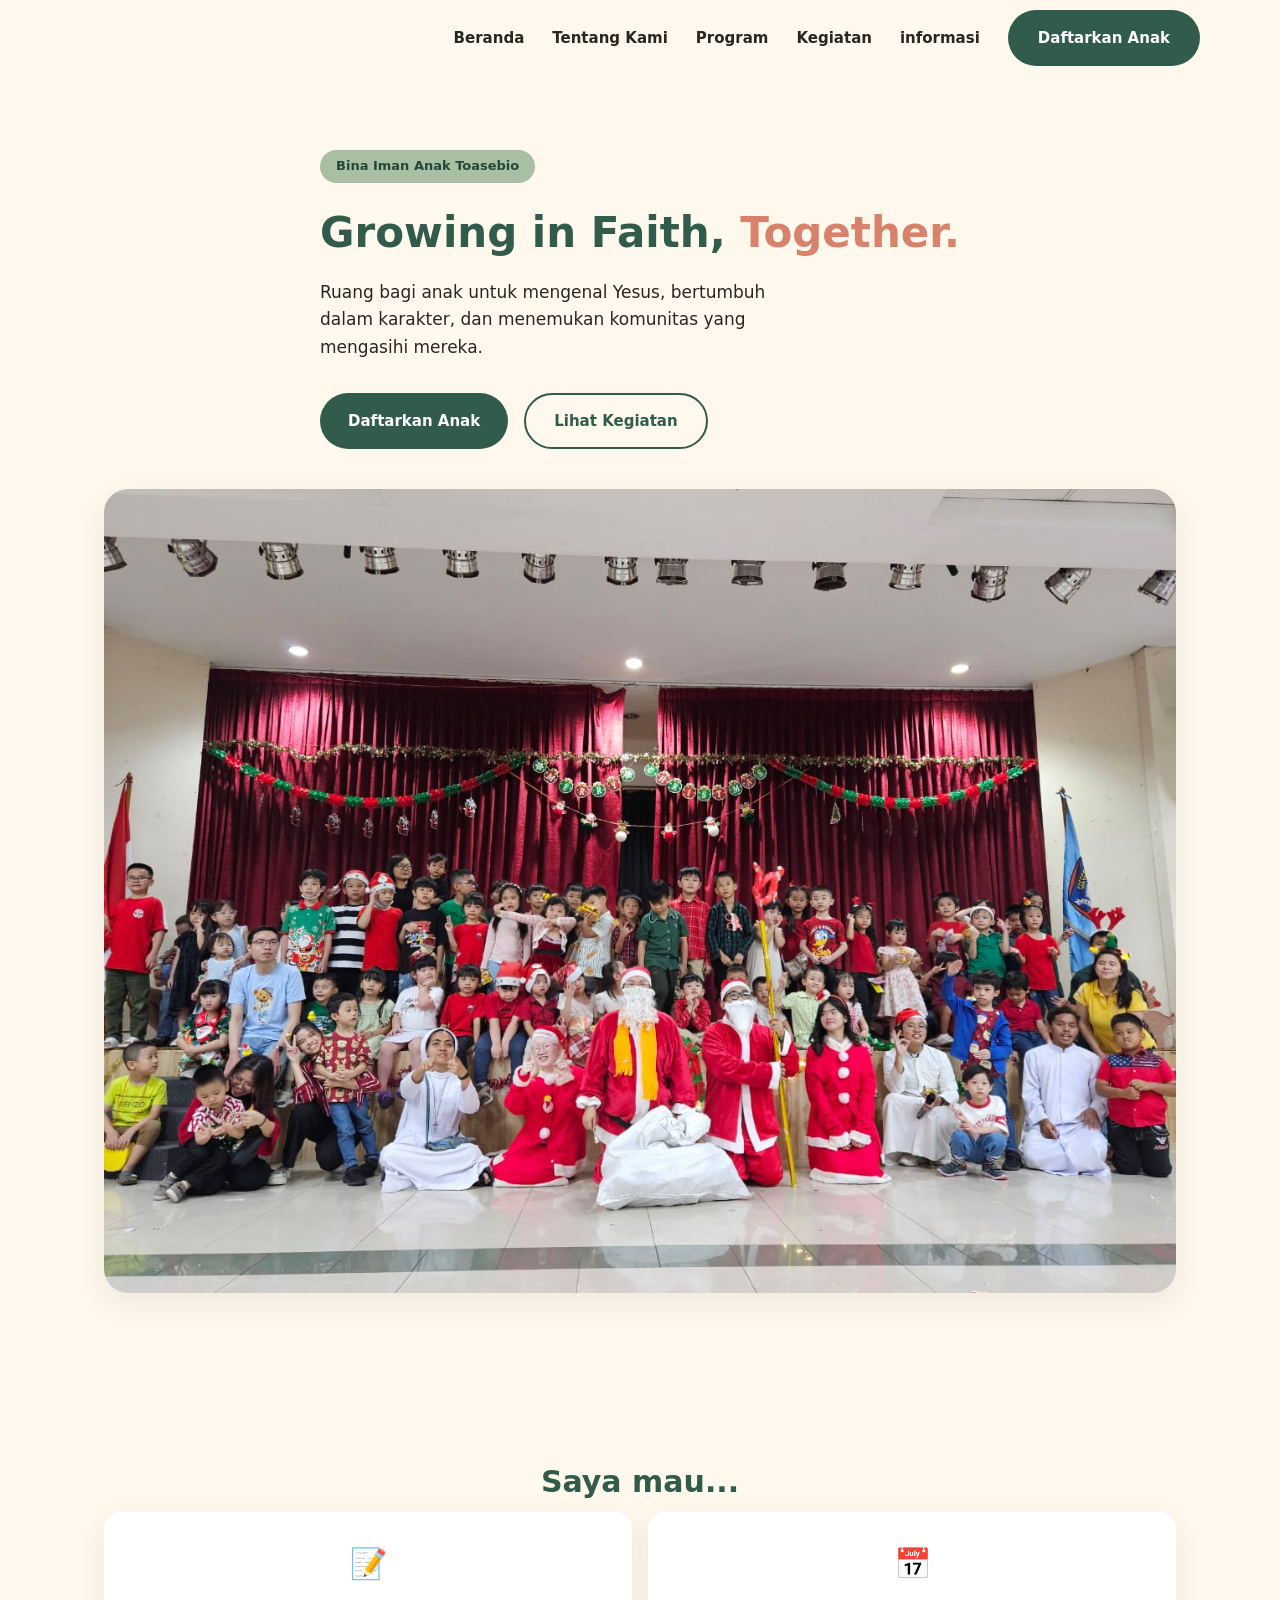
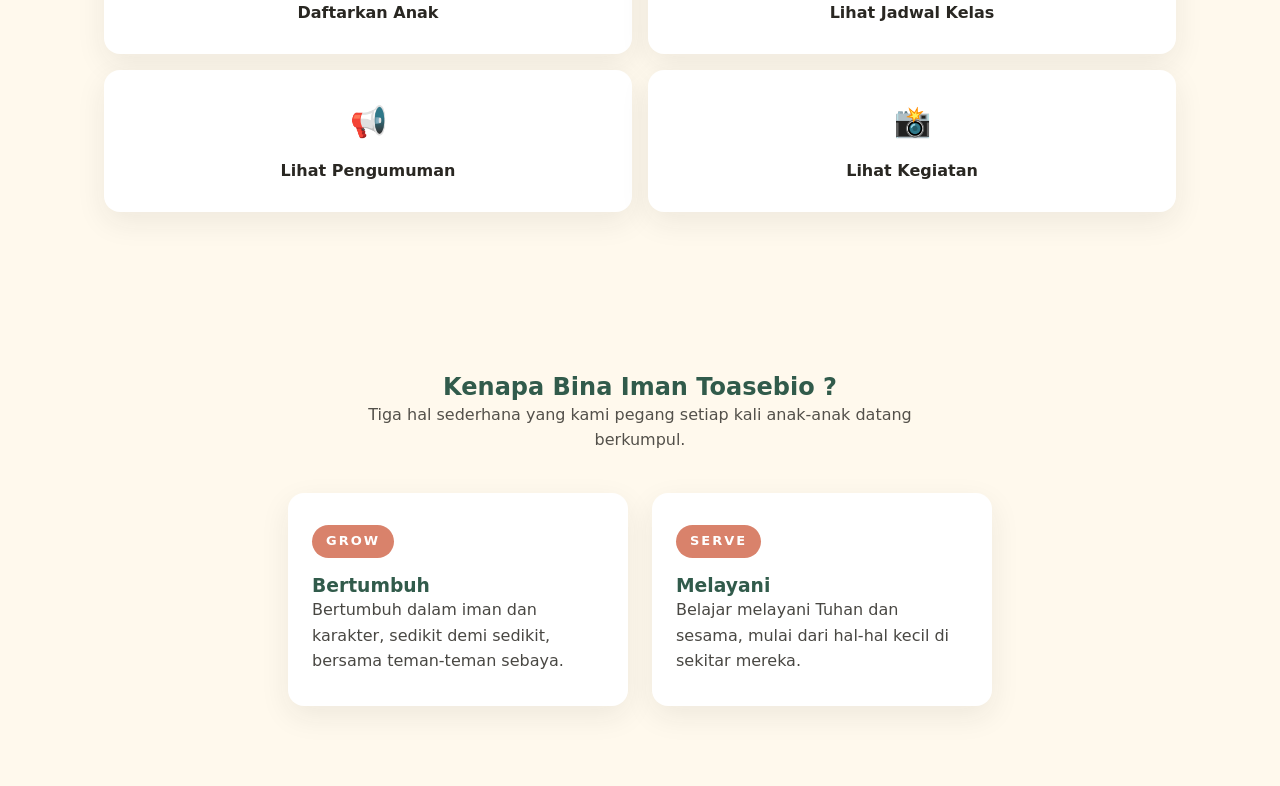
==== index.html @ 459cfc6c "Update index.html" ====
<!DOCTYPE html>
<html lang="en">
    <head>
        <meta charset="UTF-8">
        <meta name="viewport" content="width=device-width, initial-scale=1.0">
        <title>Bina Iman Toasebio</title>  <link rel="stylesheet" href="style.css">
    </head>
    <link rel="stylesheet" href="styles.css">

    <body>
        <header class="navbar" id="navbar">
            <div class="c-navbar">
                <nav class="navbar-menu" id="navbar-menu">
                    <a href="#beranda">Beranda</a>
                    <a href="#tentang"> Tentang Kami</a>
                    <a href="#program">Program</a>
                    <a href="#kegiatan">Kegiatan</a>
                    <a href="#informasi">informasi</a>
                </nav>
                <a href="#daftar" class="btn btn-primary navbar-cta">Daftarkan Anak</a>
            </div>
        </header>

        <main>
            <section class="hero" id="beranda">
                <div class="hero-text">
                    <span>Bina Iman Anak Toasebio</span>
                    <h1>
                        Growing in Faith,
                        <span>Together.</span>
                    </h1>

                    <p>
                        Ruang bagi anak untuk mengenal Yesus,
                        bertumbuh dalam karakter, dan menemukan
                        komunitas yang mengasihi mereka.
                    </p>

                    <div class="hero-buttons">
                        <a href="#daftar">Daftarkan Anak</a>
                        <a href="#kegiatan">Lihat Kegiatan</a>
                    </div>
                </div>

                <div class="hero-photo">
                    <img src="assets foto/natal 2025.jpg">
                </div>
            </section>

            <section class="pilihan-saya-mau">
                <div class="container">
                    <h2 class="section-title center">Saya mau...</h2>
                    <div class="quick-grid">
                        <a href="#daftar" class="quick-card">
                            <span class="quick-icon">📝</span>
                            <span>Daftarkan Anak</span>
                        </a>
                        <a href="#jadwal" class="quick-card">
                            <span class="quick-icon">📅</span>
                            <span>Lihat Jadwal Kelas</span>
                        </a>
                        <a href="#pengumuman" class="quick-card">
                            <span class="quick-icon">📢</span>
                            <span>Lihat Pengumuman</span>
                        </a>
                        <a href="#galeri" class="quick-card">
                            <span class="quick-icon">📸</span>
                            <span>Lihat Kegiatan</span>
                        </a>
                    </div>
                </div>
            </section>

            <section class="why-bia" id="tentang">
                <div class="container">
                    <h2>Kenapa Bina Iman Toasebio ?</h2>
                    <p>Tiga hal sederhana yang kami pegang
                        setiap kali anak-anak datang berkumpul.</p>
                </div>

                <div class="why-card">
                    <span class="why-badge">GROW</span>
                    <h3>Bertumbuh</h3>
                    <p>Bertumbuh dalam iman dan karakter,
                        sedikit demi sedikit,
                        bersama teman-teman sebaya.
                    </p>
                </div>

                <div class="why-card">
                    <span class="why-badge">SERVE</span>
                    <h3>Melayani</h3>
                    <p>Belajar melayani Tuhan dan sesama,
                        mulai dari hal-hal kecil di sekitar mereka.
                    </p>
                </div>
            </section>
        </main>
    </body>
</html>
---- styles.css ----
:root {
    --color-cream: #FFF9ED;
    --color-forest: #315B4B;
    --color-sage: #A8BFA3;
    --color-coral: #D9826B;
    --color-dark: #292722;
    --color-forest-dark: #24473a;
    --color-white: #ffffff;
    --font-heading: "Baloo 2", system-ui, sans-serif;
    --font-body: "Inter", system-ui, sans-serif;
    --radius-md: 16px;
    --radius-lg: 24px;
    --shadow-soft: 0 10px 30px rgba(41, 39, 34, 0.08);
    --container-width: 1120px;
}

* {
    box-sizing: border-box;
    margin: 0;
    padding: 0;
}

html {
    scroll-behavior: smooth;
}

body {
    font-family: var(--font-body);
    color: var(--color-dark);
    background-color: var(--color-cream);
    line-height: 1.6;
    overflow-x: hidden;
}

img {
    max-width: 100%;
    display: block;
}

a {
    text-decoration: none;
    color: inherit;
}

h1, h2, h3 {
    font-family: var(--font-heading);
    color: var(--color-forest);
    font-weight: 700;
    line-height: 1.25;
}

.container {
    width: 100%;
    max-width: var(--container-width);
    margin: 0 auto;
    padding: 0 24px;
}

.center {
    text-align: center;
    margin-left: auto;
    margin-right: auto;
}

.section-title {
    font-size: 30px;
    margin-bottom: 12px;
}

/* tombol daftarkan anak di navbar */
.btn {
    display: inline-flex;
    align-items: center;
    gap: 6px;
    padding: 14px 28px;
    border-radius: 999px;
    font-family: var(--font-heading);
    font-weight: 600;
    font-size: 15px;
    border: 2px solid transparent;
    cursor: pointer;
    transition: transform 200ms ease, background-color 200ms ease;
    white-space: nowrap;
}

.btn:hover {
    transform: translateY(-2px);
}

.btn-primary {
    background-color: var(--color-forest);
    color: var(--color-white);
}

.btn-primary:hover {
    background-color: var(--color-forest-dark);
}

/* navbar */
.navbar {
    position: fixed;
    top: 0;
    left: 0;
    right: 0;
    z-index: 100;
    background-color: rgba(255, 249, 237, 0.9);
    backdrop-filter: blur(8px);
    padding: 0 24px;
}

.c-navbar {
    display: flex;
    align-items: center;
    justify-content: flex-end;
    gap: 28px;
    height: 76px;
    max-width: var(--container-width);
    margin: 0 auto;
}

.navbar-menu {
    display: flex;
    align-items: center;
    gap: 28px;
    font-weight: 600;
    font-size: 15px;
}

.navbar-menu a:hover {
    color: var(--color-coral);
}

/* hero */
.hero {
    display: flex;
    flex-direction: column;
    align-items: center;
    gap: 40px;
    padding: 150px 24px 90px;
    max-width: var(--container-width);
    margin: 0 auto;
}

.hero-text span {
    display: inline-block;
    background-color: var(--color-sage);
    color: var(--color-forest-dark);
    font-weight: 600;
    font-size: 13px;
    padding: 6px 16px;
    border-radius: 999px;
    margin-bottom: 20px;
}

.hero-text h1 {
    font-size: 42px;
    margin: 4px 0 20px;
}

.hero-text h1 span {
    background: none;
    padding: 0;
    margin: 0;
    color: var(--color-coral);
    font-size: inherit;
    display: inline;
}

.hero-text p {
    font-size: 17px;
    max-width: 480px;
    margin-bottom: 32px;
}

.hero-buttons {
    display: flex;
    flex-wrap: wrap;
    gap: 16px;
}

.hero-buttons a {
    display: inline-flex;
    align-items: center;
    padding: 14px 28px;
    border-radius: 999px;
    font-family: var(--font-heading);
    font-weight: 600;
    font-size: 15px;
    background-color: var(--color-forest);
    color: var(--color-white);
    transition: transform 200ms ease, background-color 200ms ease;
}

.hero-buttons a:hover {
    transform: translateY(-2px);
    background-color: var(--color-forest-dark);
}

.hero-buttons a:last-child {
    background-color: transparent;
    border: 2px solid var(--color-forest);
    color: var(--color-forest);
}

.hero-buttons a:last-child:hover {
    background-color: var(--color-forest);
    color: var(--color-white);
}

.hero-photo img {
    border-radius: var(--radius-lg);
    box-shadow: var(--shadow-soft);
}

/* saya mau... */
.pilihan-saya-mau {
    padding: 80px 0;
}

.quick-grid {
    display: grid;
    grid-template-columns: repeat(2, 1fr);
    gap: 16px;
}

.quick-card {
    display: flex;
    flex-direction: column;
    align-items: center;
    gap: 12px;
    background-color: var(--color-white);
    border-radius: var(--radius-md);
    padding: 28px 16px;
    text-align: center;
    font-weight: 600;
    box-shadow: var(--shadow-soft);
    transition: transform 200ms ease, box-shadow 200ms ease;
}

.quick-card:hover {
    transform: translateY(-4px);
    box-shadow: 0 16px 34px rgba(41, 39, 34, 0.12);
}

.quick-icon {
    font-size: 30px;
}

/* kenapa bina iman toasebio */
.why-bia {
    display: flex;
    flex-wrap: wrap;
    gap: 24px;
    justify-content: center;
    padding: 80px 24px;
    max-width: var(--container-width);
    margin: 0 auto;
}

.why-bia .container {
    width: 100%;
    text-align: center;
    margin-bottom: 16px;
}

.why-bia .container p {
    opacity: 0.8;
    max-width: 560px;
    margin: 0 auto;
}

.why-card {
    flex: 1 1 280px;
    max-width: 340px;
    background-color: var(--color-white);
    border-radius: var(--radius-md);
    padding: 32px 24px;
    box-shadow: var(--shadow-soft);
}

.why-badge {
    display: inline-block;
    font-family: var(--font-heading);
    font-weight: 700;
    font-size: 13px;
    letter-spacing: 2px;
    color: var(--color-white);
    background-color: var(--color-coral);
    padding: 6px 14px;
    border-radius: 999px;
    margin-bottom: 16px;
}

.why-card p {
    opacity: 0.85;
}
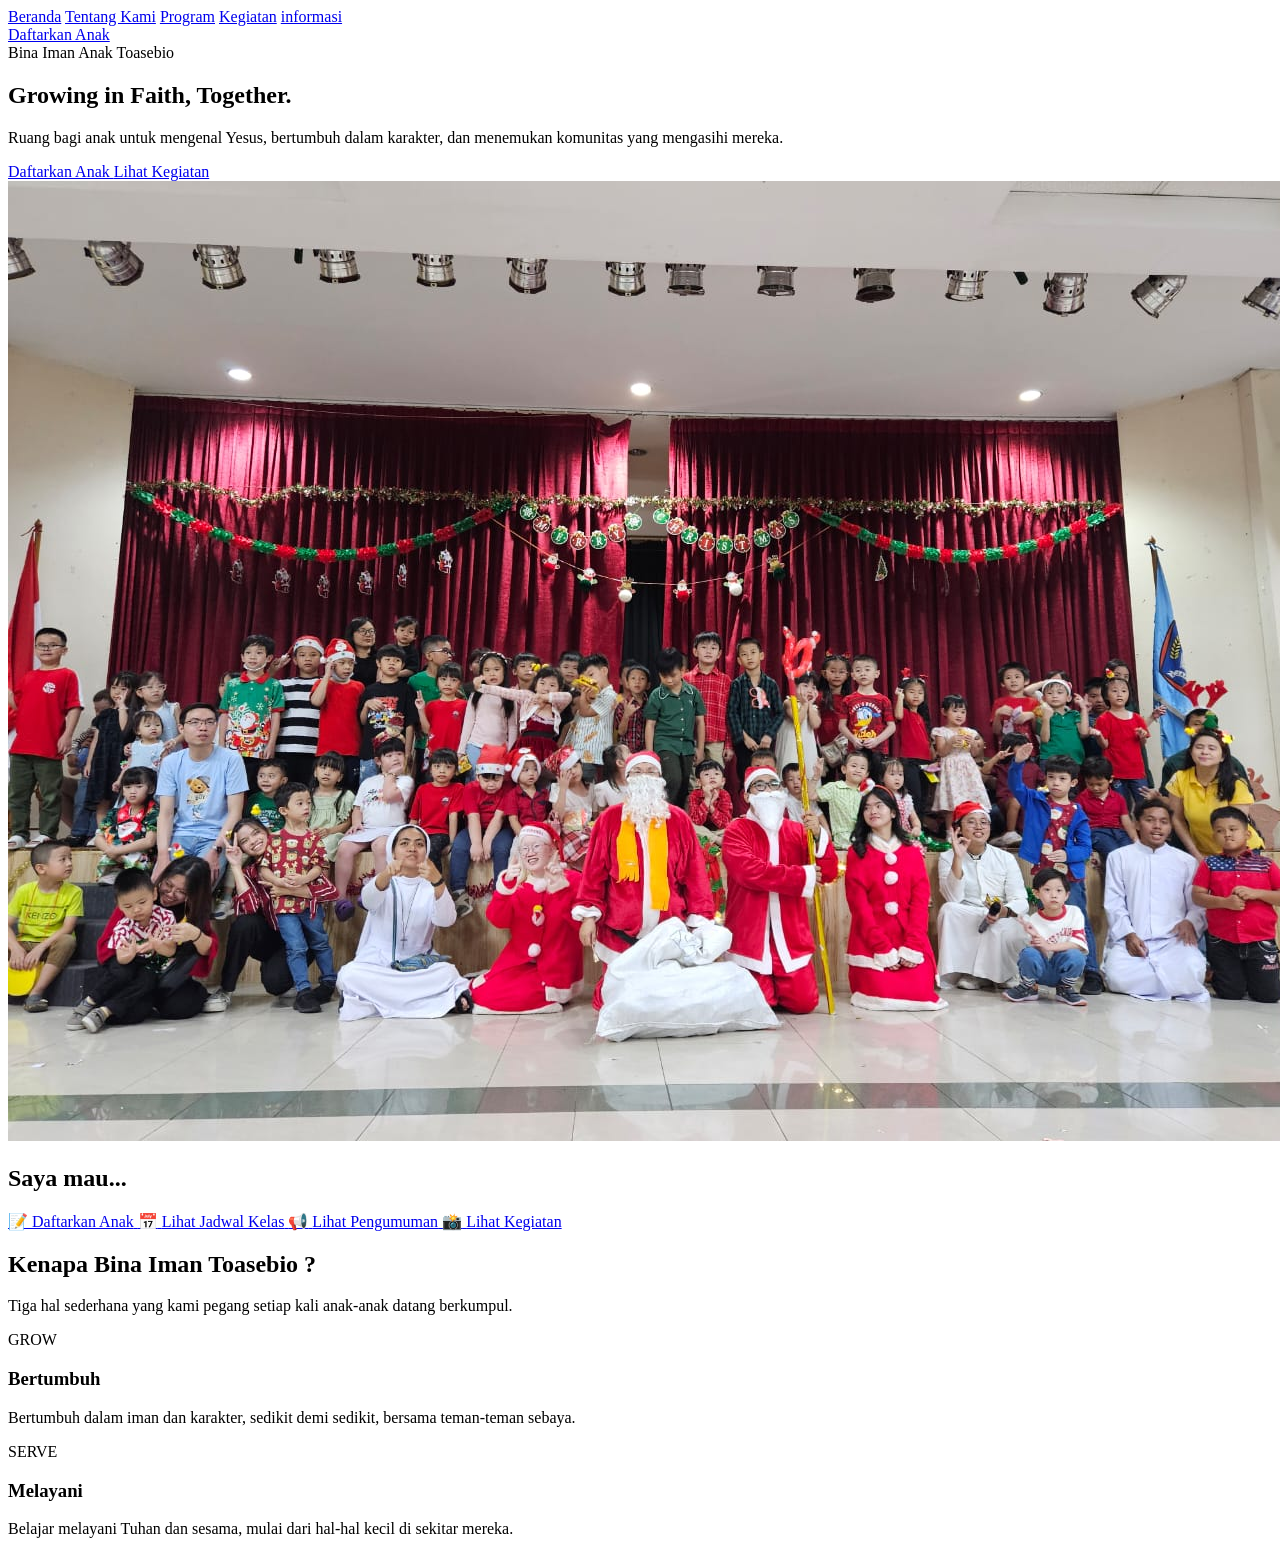
==== commit 94046adb: "nyoba" ====
--- a/index.html
+++ b/index.html
@@ -1,100 +1,108 @@
 <!DOCTYPE html>
 <html lang="en">
-    <head>
-        <meta charset="UTF-8">
-        <meta name="viewport" content="width=device-width, initial-scale=1.0">
-        <title>Bina Iman Toasebio</title>  <link rel="stylesheet" href="style.css">
-    </head>
-    <link rel="stylesheet" href="styles.css">
+<head>
+    <meta charset="UTF-8">
+    <meta name="viewport" content="width=device-width, initial-scale=1.0">
+    <title>Bina Iman Anak Toasebio</title>
+</head>
+<body>
+<!-- Navbar -->
+    <header class="navbar" id="navbar">
+        <div class="c-navbar">
+            <nav class="navbar-menu" id="navbar menu">
+                <a href="#Beranda">Beranda</a>
+                <a href="#Tentang"> Tentang Kami</a>
+                <a href="#Program">Program</a>
+                <a href="#Kegitan">Kegiatan</a>
+                <a href="#Informasi">informasi</a>
+            </nav>
+            <a href="#daftar" class="btn btn-primary navbar-cta">Daftarkan Anak</a>
 
-    <body>
-        <header class="navbar" id="navbar">
-            <div class="c-navbar">
-                <nav class="navbar-menu" id="navbar-menu">
-                    <a href="#beranda">Beranda</a>
-                    <a href="#tentang"> Tentang Kami</a>
-                    <a href="#program">Program</a>
-                    <a href="#kegiatan">Kegiatan</a>
-                    <a href="#informasi">informasi</a>
-                </nav>
-                <a href="#daftar" class="btn btn-primary navbar-cta">Daftarkan Anak</a>
+        </div>
+        <div class\></div>
+    </header>
+    <main>
+
+    <section class="hero" id="beranda">
+    <div class="hero-text">
+        <span>Bina Iman Anak Toasebio</span>
+        <h1>
+            Growing in Faith,
+            <span>Together.</span>
+        </h1>
+
+        <p>
+            Ruang bagi anak untuk mengenal Yesus,
+            bertumbuh dalam karakter, dan menemukan
+            komunitas yang mengasihi mereka.
+        </p>
+
+        <div class="hero-buttons">
+            <a href="#daftar">  Daftarkan Anak </a>
+
+            <a href="#kegiatan"> Lihat Kegiatan </a>
+
+        </div>
+
+    </div>
+
+
+    <div class="hero-photo">
+
+        <img src="assets foto/natal 2025.jpg">
+
+    </div>
+
+</section>
+
+    <section class="pilihan-saya-mau">
+        <div class="container">
+            <h2 class="section-title center">Saya mau...</h2>
+            <div class="quick-grid">
+            <a href="#daftar" class="quick-card">
+                <span class="quick-icon">📝</span>
+                <span>Daftarkan Anak</span>
+            </a>
+            <a href="#jadwal" class="quick-card">
+                <span class="quick-icon">📅</span>
+                <span>Lihat Jadwal Kelas</span>
+            </a>
+            <a href="#pengumuman" class="quick-card">
+                <span class="quick-icon">📢</span>
+                <span>Lihat Pengumuman</span>
+            </a>
+            <a href="#galeri" class="quick-card">
+                <span class="quick-icon">📸</span>
+                <span>Lihat Kegiatan</span>
+            </a>
             </div>
-        </header>
+        </div>
+        </section>
 
-        <main>
-            <section class="hero" id="beranda">
-                <div class="hero-text">
-                    <span>Bina Iman Anak Toasebio</span>
-                    <h1>
-                        Growing in Faith,
-                        <span>Together.</span>
-                    </h1>
+        <section class="why-bia" id="tentang">
+            <div class="container">
+                <h2> Kenapa Bina Iman Toasebio ?</h2>
+                <p>Tiga  hal sederhana yang kami pegang
+                    setiap kali anak-anak datang berkumpul.</p>
+            </div>
 
-                    <p>
-                        Ruang bagi anak untuk mengenal Yesus,
-                        bertumbuh dalam karakter, dan menemukan
-                        komunitas yang mengasihi mereka.
-                    </p>
+            <div class="why-card">
+                <span class="why-badge">GROW</span>
+                <h3> Bertumbuh </h3>
+                <p> Bertumbuh dalam iman dan karakter,
+                    sedikit demi sedikit,
+                    bersama teman-teman sebaya.
+                </p>
+            </div>
 
-                    <div class="hero-buttons">
-                        <a href="#daftar">Daftarkan Anak</a>
-                        <a href="#kegiatan">Lihat Kegiatan</a>
-                    </div>
-                </div>
-
-                <div class="hero-photo">
-                    <img src="assets foto/natal 2025.jpg">
-                </div>
-            </section>
-
-            <section class="pilihan-saya-mau">
-                <div class="container">
-                    <h2 class="section-title center">Saya mau...</h2>
-                    <div class="quick-grid">
-                        <a href="#daftar" class="quick-card">
-                            <span class="quick-icon">📝</span>
-                            <span>Daftarkan Anak</span>
-                        </a>
-                        <a href="#jadwal" class="quick-card">
-                            <span class="quick-icon">📅</span>
-                            <span>Lihat Jadwal Kelas</span>
-                        </a>
-                        <a href="#pengumuman" class="quick-card">
-                            <span class="quick-icon">📢</span>
-                            <span>Lihat Pengumuman</span>
-                        </a>
-                        <a href="#galeri" class="quick-card">
-                            <span class="quick-icon">📸</span>
-                            <span>Lihat Kegiatan</span>
-                        </a>
-                    </div>
-                </div>
-            </section>
-
-            <section class="why-bia" id="tentang">
-                <div class="container">
-                    <h2>Kenapa Bina Iman Toasebio ?</h2>
-                    <p>Tiga hal sederhana yang kami pegang
-                        setiap kali anak-anak datang berkumpul.</p>
-                </div>
-
-                <div class="why-card">
-                    <span class="why-badge">GROW</span>
-                    <h3>Bertumbuh</h3>
-                    <p>Bertumbuh dalam iman dan karakter,
-                        sedikit demi sedikit,
-                        bersama teman-teman sebaya.
-                    </p>
-                </div>
-
-                <div class="why-card">
-                    <span class="why-badge">SERVE</span>
-                    <h3>Melayani</h3>
-                    <p>Belajar melayani Tuhan dan sesama,
-                        mulai dari hal-hal kecil di sekitar mereka.
-                    </p>
-                </div>
-            </section>
+            <div class="why-card">
+                <span class="why-badge">SERVE</span>
+                <h3> Melayani</h3>
+                <p>Belajar melayani Tuhan dan sesama,
+                    mulai dari hal-hal kecil di sekitar mereka.
+                </p>
+            </div>
+        </section>
         </main>
-    </body>
+</body>
 </html>
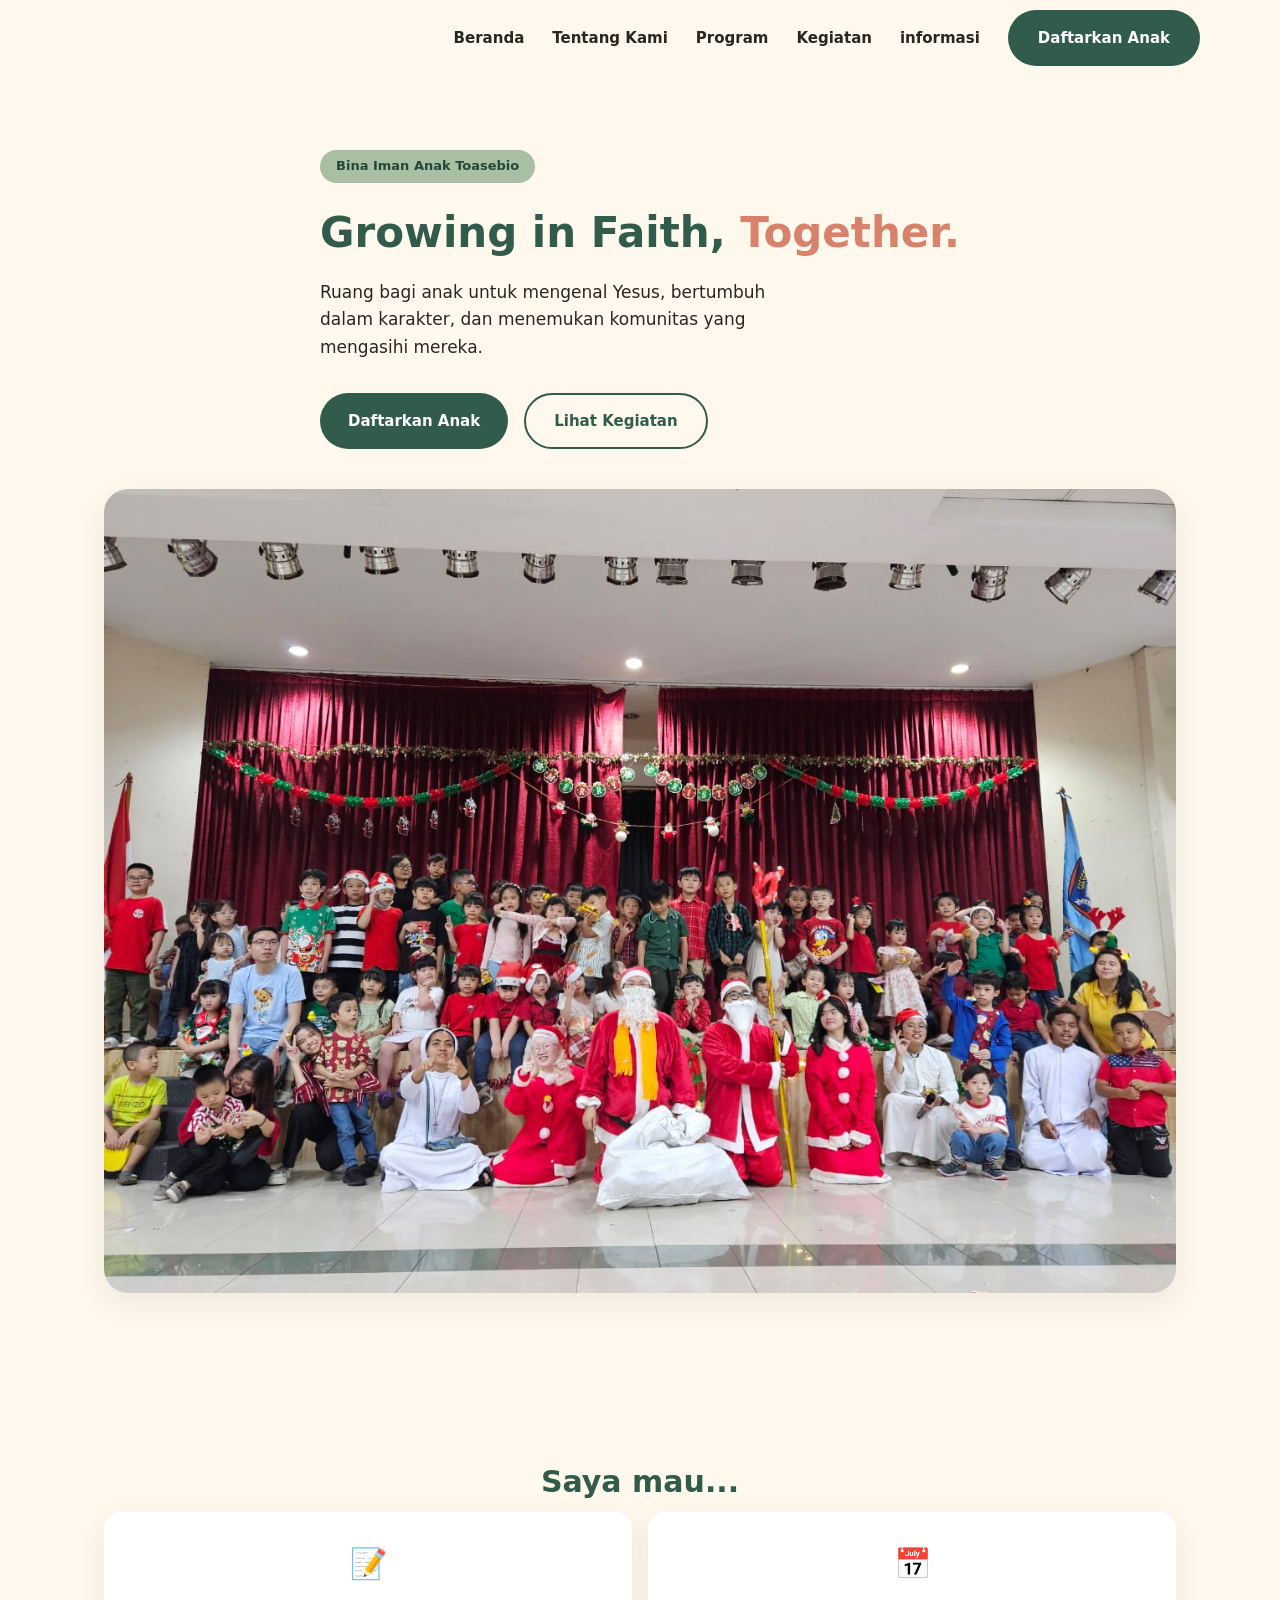
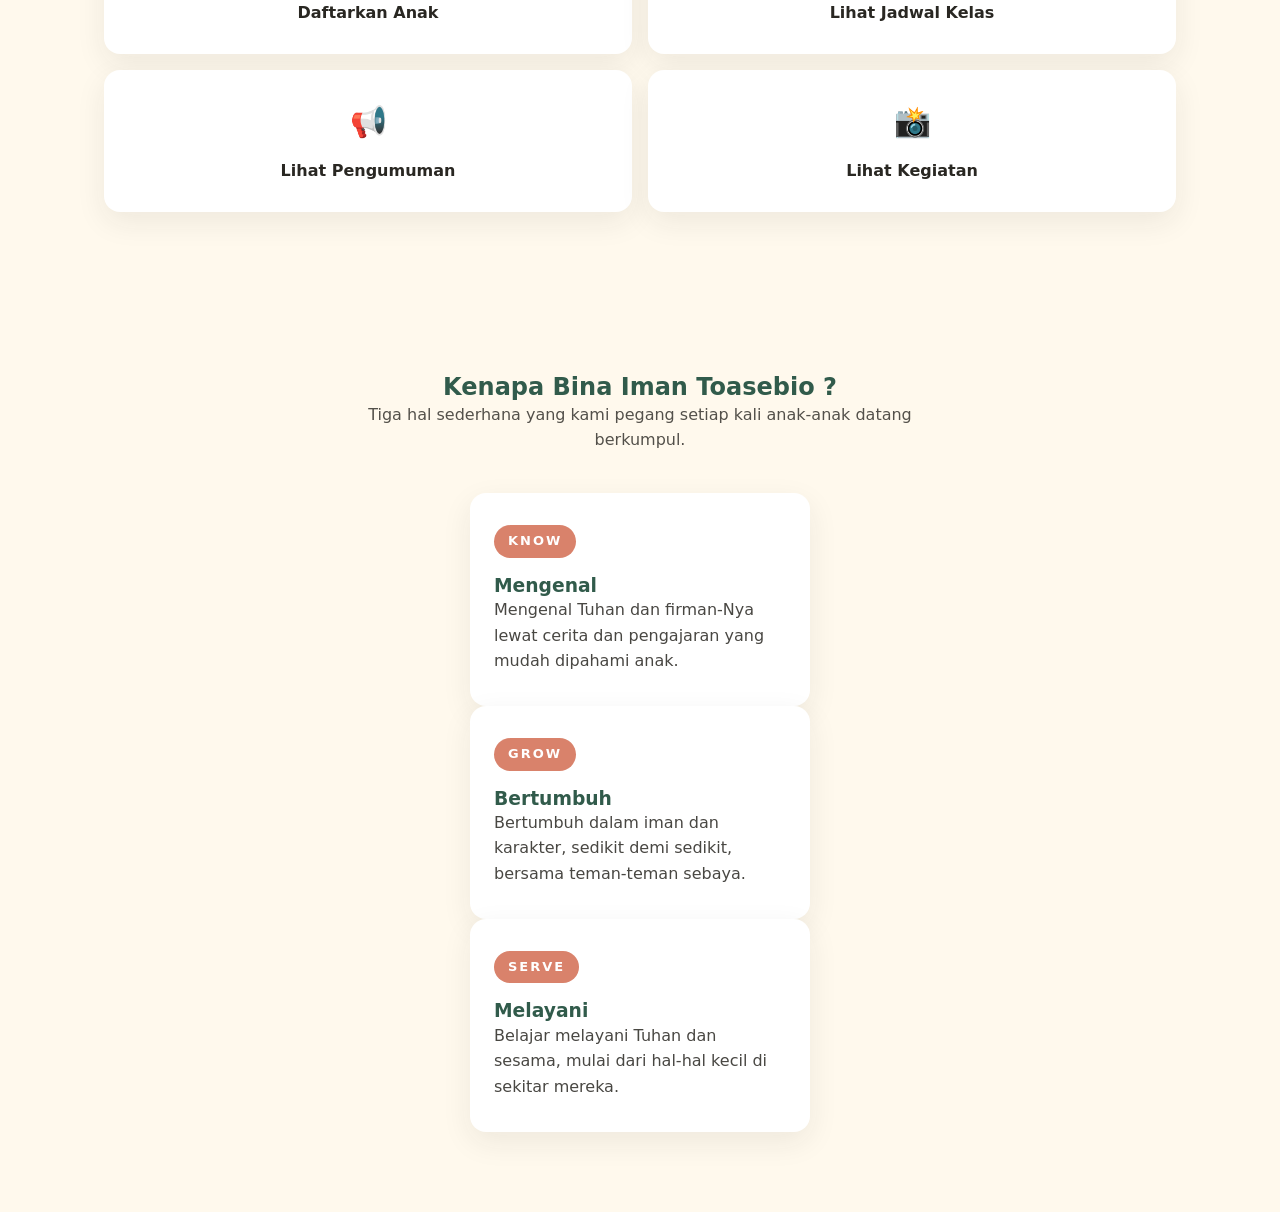
==== commit faf2a1d6: "perbaiki link css tadi typo :0" ====
--- a/index.html
+++ b/index.html
@@ -1,108 +1,105 @@
 <!DOCTYPE html>
 <html lang="en">
-<head>
-    <meta charset="UTF-8">
-    <meta name="viewport" content="width=device-width, initial-scale=1.0">
-    <title>Bina Iman Anak Toasebio</title>
-</head>
-<body>
-<!-- Navbar -->
-    <header class="navbar" id="navbar">
-        <div class="c-navbar">
-            <nav class="navbar-menu" id="navbar menu">
-                <a href="#Beranda">Beranda</a>
-                <a href="#Tentang"> Tentang Kami</a>
-                <a href="#Program">Program</a>
-                <a href="#Kegitan">Kegiatan</a>
-                <a href="#Informasi">informasi</a>
-            </nav>
-            <a href="#daftar" class="btn btn-primary navbar-cta">Daftarkan Anak</a>
+    <head>
+        <meta charset="UTF-8">
+        <meta name="viewport" content="width=device-width, initial-scale=1.0">
+        <title>Bina Iman Toasebio</title>  <link rel="stylesheet" href="styles.css">
+    </head>
 
-        </div>
-        <div class\></div>
-    </header>
-    <main>
+    <body>
+        <header class="navbar" id="navbar">
+            <div class="c-navbar">
+                <nav class="navbar-menu" id="navbar-menu">
+                    <a href="#beranda">Beranda</a>
+                    <a href="#tentang"> Tentang Kami</a>
+                    <a href="#program">Program</a>
+                    <a href="#kegiatan">Kegiatan</a>
+                    <a href="#informasi">informasi</a>
+                </nav>
+                <a href="#daftar" class="btn btn-primary navbar-cta">Daftarkan Anak</a>
+            </div>
+        </header>
 
-    <section class="hero" id="beranda">
-    <div class="hero-text">
-        <span>Bina Iman Anak Toasebio</span>
-        <h1>
-            Growing in Faith,
-            <span>Together.</span>
-        </h1>
+        <main>
+            <section class="hero" id="beranda">
+                <div class="hero-text">
+                    <span>Bina Iman Anak Toasebio</span>
+                    <h1>
+                        Growing in Faith,
+                        <span>Together.</span>
+                    </h1>
 
-        <p>
-            Ruang bagi anak untuk mengenal Yesus,
-            bertumbuh dalam karakter, dan menemukan
-            komunitas yang mengasihi mereka.
-        </p>
+                    <p>
+                        Ruang bagi anak untuk mengenal Yesus,
+                        bertumbuh dalam karakter, dan menemukan
+                        komunitas yang mengasihi mereka.
+                    </p>
 
-        <div class="hero-buttons">
-            <a href="#daftar">  Daftarkan Anak </a>
+                    <div class="hero-buttons">
+                        <a href="#daftar">Daftarkan Anak</a>
+                        <a href="#kegiatan">Lihat Kegiatan</a>
+                    </div>
+                </div>
 
-            <a href="#kegiatan"> Lihat Kegiatan </a>
+                <div class="hero-photo">
+                    <img src="assets foto/natal 2025.jpg">
+                </div>
+            </section>
 
-        </div>
+            <section class="pilihan-saya-mau">
+                <div class="container">
+                    <h2 class="section-title center">Saya mau...</h2>
+                    <div class="quick-grid">
+                        <a href="#daftar" class="quick-card">
+                            <span class="quick-icon">📝</span>
+                            <span>Daftarkan Anak</span>
+                        </a>
+                        <a href="#jadwal" class="quick-card">
+                            <span class="quick-icon">📅</span>
+                            <span>Lihat Jadwal Kelas</span>
+                        </a>
+                        <a href="#pengumuman" class="quick-card">
+                            <span class="quick-icon">📢</span>
+                            <span>Lihat Pengumuman</span>
+                        </a>
+                        <a href="#galeri" class="quick-card">
+                            <span class="quick-icon">📸</span>
+                            <span>Lihat Kegiatan</span>
+                        </a>
+                    </div>
+                </div>
+            </section>
 
-    </div>
+            <section class="why-bia" id="tentang">
+                <div class="container">
+                    <h2>Kenapa Bina Iman Toasebio ?</h2>
+                    <p>Tiga hal sederhana yang kami pegang
+                        setiap kali anak-anak datang berkumpul.</p>
+                </div>
 
-
-    <div class="hero-photo">
-
-        <img src="assets foto/natal 2025.jpg">
-
-    </div>
-
-</section>
-
-    <section class="pilihan-saya-mau">
-        <div class="container">
-            <h2 class="section-title center">Saya mau...</h2>
-            <div class="quick-grid">
-            <a href="#daftar" class="quick-card">
-                <span class="quick-icon">📝</span>
-                <span>Daftarkan Anak</span>
-            </a>
-            <a href="#jadwal" class="quick-card">
-                <span class="quick-icon">📅</span>
-                <span>Lihat Jadwal Kelas</span>
-            </a>
-            <a href="#pengumuman" class="quick-card">
-                <span class="quick-icon">📢</span>
-                <span>Lihat Pengumuman</span>
-            </a>
-            <a href="#galeri" class="quick-card">
-                <span class="quick-icon">📸</span>
-                <span>Lihat Kegiatan</span>
-            </a>
-            </div>
-        </div>
-        </section>
-
-        <section class="why-bia" id="tentang">
-            <div class="container">
-                <h2> Kenapa Bina Iman Toasebio ?</h2>
-                <p>Tiga  hal sederhana yang kami pegang
-                    setiap kali anak-anak datang berkumpul.</p>
+            <div class="why-grid">
+                <div class="why-card">
+                    <span class="why-badge">KNOW</span>
+                    <h3>Mengenal</h3>
+                <p>Mengenal Tuhan dan firman-Nya lewat cerita dan pengajaran yang mudah dipahami anak.</p>
             </div>
 
-            <div class="why-card">
-                <span class="why-badge">GROW</span>
-                <h3> Bertumbuh </h3>
-                <p> Bertumbuh dalam iman dan karakter,
-                    sedikit demi sedikit,
-                    bersama teman-teman sebaya.
-                </p>
-            </div>
+                <div class="why-card">
+                    <span class="why-badge">GROW</span>
+                    <h3>Bertumbuh</h3>
+                    <p>Bertumbuh dalam iman dan karakter,
+                        sedikit demi sedikit,
+                        bersama teman-teman sebaya.
+                    </p>
+                </div>
 
-            <div class="why-card">
-                <span class="why-badge">SERVE</span>
-                <h3> Melayani</h3>
-                <p>Belajar melayani Tuhan dan sesama,
-                    mulai dari hal-hal kecil di sekitar mereka.
-                </p>
-            </div>
-        </section>
+                <div class="why-card">
+                    <span class="why-badge">SERVE</span>
+                    <h3>Melayani</h3>
+                    <p>Belajar melayani Tuhan dan sesama, mulai dari hal-hal kecil di sekitar mereka.
+                    </p>
+                </div>
+            </section>
         </main>
-</body>
+    </body>
 </html>
--- a/styles.css
+++ b/styles.css
@@ -0,0 +1,296 @@
+:root {
+    --color-cream: #FFF9ED;
+    --color-forest: #315B4B;
+    --color-sage: #A8BFA3;
+    --color-coral: #D9826B;
+    --color-dark: #292722;
+    --color-forest-dark: #24473a;
+    --color-white: #ffffff;
+    --font-heading: "Baloo 2", system-ui, sans-serif;
+    --font-body: "Inter", system-ui, sans-serif;
+    --radius-md: 16px;
+    --radius-lg: 24px;
+    --shadow-soft: 0 10px 30px rgba(41, 39, 34, 0.08);
+    --container-width: 1120px;
+}
+
+* {
+    box-sizing: border-box;
+    margin: 0;
+    padding: 0;
+}
+
+html {
+    scroll-behavior: smooth;
+}
+
+body {
+    font-family: var(--font-body);
+    color: var(--color-dark);
+    background-color: var(--color-cream);
+    line-height: 1.6;
+    overflow-x: hidden;
+}
+
+img {
+    max-width: 100%;
+    display: block;
+}
+
+a {
+    text-decoration: none;
+    color: inherit;
+}
+
+h1, h2, h3 {
+    font-family: var(--font-heading);
+    color: var(--color-forest);
+    font-weight: 700;
+    line-height: 1.25;
+}
+
+.container {
+    width: 100%;
+    max-width: var(--container-width);
+    margin: 0 auto;
+    padding: 0 24px;
+}
+
+.center {
+    text-align: center;
+    margin-left: auto;
+    margin-right: auto;
+}
+
+.section-title {
+    font-size: 30px;
+    margin-bottom: 12px;
+}
+
+/* tombol daftarkan anak di navbar */
+.btn {
+    display: inline-flex;
+    align-items: center;
+    gap: 6px;
+    padding: 14px 28px;
+    border-radius: 999px;
+    font-family: var(--font-heading);
+    font-weight: 600;
+    font-size: 15px;
+    border: 2px solid transparent;
+    cursor: pointer;
+    transition: transform 200ms ease, background-color 200ms ease;
+    white-space: nowrap;
+}
+
+.btn:hover {
+    transform: translateY(-2px);
+}
+
+.btn-primary {
+    background-color: var(--color-forest);
+    color: var(--color-white);
+}
+
+.btn-primary:hover {
+    background-color: var(--color-forest-dark);
+}
+
+/* navbar */
+.navbar {
+    position: fixed;
+    top: 0;
+    left: 0;
+    right: 0;
+    z-index: 100;
+    background-color: rgba(255, 249, 237, 0.9);
+    backdrop-filter: blur(8px);
+    padding: 0 24px;
+}
+
+.c-navbar {
+    display: flex;
+    align-items: center;
+    justify-content: flex-end;
+    gap: 28px;
+    height: 76px;
+    max-width: var(--container-width);
+    margin: 0 auto;
+}
+
+.navbar-menu {
+    display: flex;
+    align-items: center;
+    gap: 28px;
+    font-weight: 600;
+    font-size: 15px;
+}
+
+.navbar-menu a:hover {
+    color: var(--color-coral);
+}
+
+/* hero */
+.hero {
+    display: flex;
+    flex-direction: column;
+    align-items: center;
+    gap: 40px;
+    padding: 150px 24px 90px;
+    max-width: var(--container-width);
+    margin: 0 auto;
+}
+
+.hero-text span {
+    display: inline-block;
+    background-color: var(--color-sage);
+    color: var(--color-forest-dark);
+    font-weight: 600;
+    font-size: 13px;
+    padding: 6px 16px;
+    border-radius: 999px;
+    margin-bottom: 20px;
+}
+
+.hero-text h1 {
+    font-size: 42px;
+    margin: 4px 0 20px;
+}
+
+.hero-text h1 span {
+    background: none;
+    padding: 0;
+    margin: 0;
+    color: var(--color-coral);
+    font-size: inherit;
+    display: inline;
+}
+
+.hero-text p {
+    font-size: 17px;
+    max-width: 480px;
+    margin-bottom: 32px;
+}
+
+.hero-buttons {
+    display: flex;
+    flex-wrap: wrap;
+    gap: 16px;
+}
+
+.hero-buttons a {
+    display: inline-flex;
+    align-items: center;
+    padding: 14px 28px;
+    border-radius: 999px;
+    font-family: var(--font-heading);
+    font-weight: 600;
+    font-size: 15px;
+    background-color: var(--color-forest);
+    color: var(--color-white);
+    transition: transform 200ms ease, background-color 200ms ease;
+}
+
+.hero-buttons a:hover {
+    transform: translateY(-2px);
+    background-color: var(--color-forest-dark);
+}
+
+.hero-buttons a:last-child {
+    background-color: transparent;
+    border: 2px solid var(--color-forest);
+    color: var(--color-forest);
+}
+
+.hero-buttons a:last-child:hover {
+    background-color: var(--color-forest);
+    color: var(--color-white);
+}
+
+.hero-photo img {
+    border-radius: var(--radius-lg);
+    box-shadow: var(--shadow-soft);
+}
+
+/* saya mau... */
+.pilihan-saya-mau {
+    padding: 80px 0;
+}
+
+.quick-grid {
+    display: grid;
+    grid-template-columns: repeat(2, 1fr);
+    gap: 16px;
+}
+
+.quick-card {
+    display: flex;
+    flex-direction: column;
+    align-items: center;
+    gap: 12px;
+    background-color: var(--color-white);
+    border-radius: var(--radius-md);
+    padding: 28px 16px;
+    text-align: center;
+    font-weight: 600;
+    box-shadow: var(--shadow-soft);
+    transition: transform 200ms ease, box-shadow 200ms ease;
+}
+
+.quick-card:hover {
+    transform: translateY(-4px);
+    box-shadow: 0 16px 34px rgba(41, 39, 34, 0.12);
+}
+
+.quick-icon {
+    font-size: 30px;
+}
+
+/* kenapa bina iman toasebio */
+.why-bia {
+    display: flex;
+    flex-wrap: wrap;
+    gap: 24px;
+    justify-content: center;
+    padding: 80px 24px;
+    max-width: var(--container-width);
+    margin: 0 auto;
+}
+
+.why-bia .container {
+    width: 100%;
+    text-align: center;
+    margin-bottom: 16px;
+}
+
+.why-bia .container p {
+    opacity: 0.8;
+    max-width: 560px;
+    margin: 0 auto;
+}
+
+.why-card {
+    flex: 1 1 280px;
+    max-width: 340px;
+    background-color: var(--color-white);
+    border-radius: var(--radius-md);
+    padding: 32px 24px;
+    box-shadow: var(--shadow-soft);
+}
+
+.why-badge {
+    display: inline-block;
+    font-family: var(--font-heading);
+    font-weight: 700;
+    font-size: 13px;
+    letter-spacing: 2px;
+    color: var(--color-white);
+    background-color: var(--color-coral);
+    padding: 6px 14px;
+    border-radius: 999px;
+    margin-bottom: 16px;
+}
+
+.why-card p {
+    opacity: 0.85;
+}
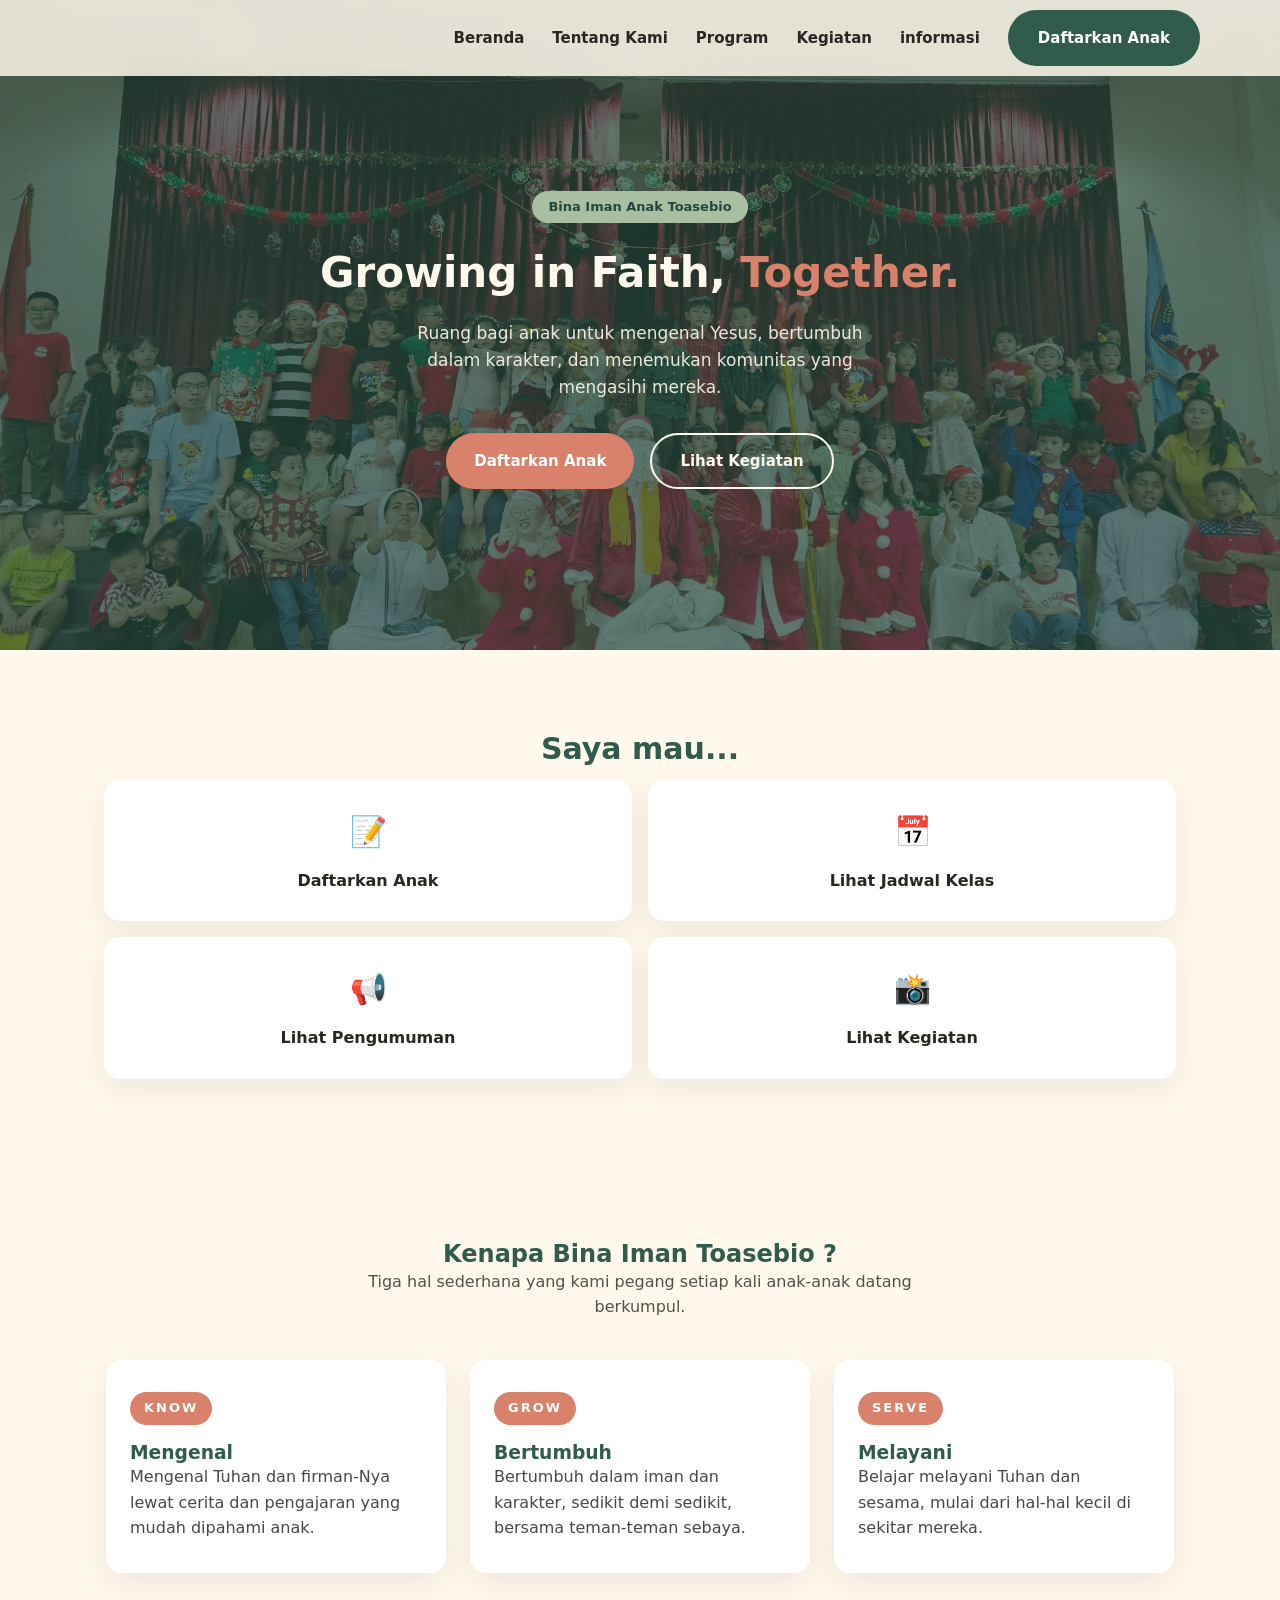
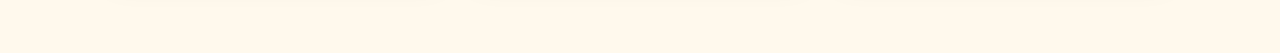
==== commit 05b5b068: "menambah foto, tambahain js, pop up foto" ====
--- a/index.html
+++ b/index.html
@@ -3,7 +3,8 @@
     <head>
         <meta charset="UTF-8">
         <meta name="viewport" content="width=device-width, initial-scale=1.0">
-        <title>Bina Iman Toasebio</title>  <link rel="stylesheet" href="styles.css">
+        <title>Bina Iman Toasebio</title>
+        <link rel="stylesheet" href="styles.css">
     </head>
 
     <body>
@@ -40,10 +41,6 @@
                         <a href="#kegiatan">Lihat Kegiatan</a>
                     </div>
                 </div>
-
-                <div class="hero-photo">
-                    <img src="assets foto/natal 2025.jpg">
-                </div>
             </section>
 
             <section class="pilihan-saya-mau">
@@ -77,29 +74,43 @@
                         setiap kali anak-anak datang berkumpul.</p>
                 </div>
 
-            <div class="why-grid">
-                <div class="why-card">
-                    <span class="why-badge">KNOW</span>
-                    <h3>Mengenal</h3>
-                <p>Mengenal Tuhan dan firman-Nya lewat cerita dan pengajaran yang mudah dipahami anak.</p>
-            </div>
-
-                <div class="why-card">
-                    <span class="why-badge">GROW</span>
-                    <h3>Bertumbuh</h3>
-                    <p>Bertumbuh dalam iman dan karakter,
-                        sedikit demi sedikit,
-                        bersama teman-teman sebaya.
-                    </p>
-                </div>
-
-                <div class="why-card">
-                    <span class="why-badge">SERVE</span>
-                    <h3>Melayani</h3>
-                    <p>Belajar melayani Tuhan dan sesama, mulai dari hal-hal kecil di sekitar mereka.
-                    </p>
+                <div class="why-grid">
+                    <div class="why-card" data-category="know">
+                        <span class="why-badge">KNOW</span>
+                        <h3>Mengenal</h3>
+                        <p>Mengenal Tuhan dan firman-Nya lewat cerita dan pengajaran yang mudah dipahami anak.</p>
+                    </div>
+                    <div class="why-card" data-category="grow">
+                        <span class="why-badge">GROW</span>
+                        <h3>Bertumbuh</h3>
+                        <p>Bertumbuh dalam iman dan karakter,
+                            sedikit demi sedikit,
+                            bersama teman-teman sebaya.
+                        </p>
+                    </div>
+                    <div class="why-card" data-category="serve">
+                        <span class="why-badge">SERVE</span>
+                        <h3>Melayani</h3>
+                        <p>Belajar melayani Tuhan dan sesama, mulai dari hal-hal kecil di sekitar mereka.
+                        </p>
+                    </div>
                 </div>
             </section>
+
+            <div class="lightbox-overlay" id="lightboxOverlay">
+                <div class="lightbox-modal">
+                    <button class="lightbox-close" id="lightboxClose">&times;</button>
+                    <img src="" alt="" class="lightbox-img" id="lightboxImg">
+                    <div class="lightbox-info">
+                        <h3 id="lightboxTitle"></h3>
+                        <p id="lightboxCaption"></p>
+                    </div>
+                    <button class="lightbox-nav lightbox-prev" id="lightboxPrev">&#10094;</button>
+                    <button class="lightbox-nav lightbox-next" id="lightboxNext">&#10095;</button>
+                </div>
+            </div>
         </main>
+
+        <script src="script.js"></script>
     </body>
-</html>+</html>
--- a/styles.css
+++ b/styles.css
@@ -67,7 +67,6 @@
     margin-bottom: 12px;
 }
 
-/* tombol daftarkan anak di navbar */
 .btn {
     display: inline-flex;
     align-items: center;
@@ -96,15 +95,14 @@
     background-color: var(--color-forest-dark);
 }
 
-/* navbar */
 .navbar {
     position: fixed;
     top: 0;
     left: 0;
     right: 0;
     z-index: 100;
-    background-color: rgba(255, 249, 237, 0.9);
-    backdrop-filter: blur(8px);
+    background-color: rgba(255, 249, 237, 0.85);
+    backdrop-filter: blur(10px);
     padding: 0 24px;
 }
 
@@ -130,15 +128,32 @@
     color: var(--color-coral);
 }
 
-/* hero */
 .hero {
+    position: relative;
     display: flex;
     flex-direction: column;
     align-items: center;
+    justify-content: center;
     gap: 40px;
-    padding: 150px 24px 90px;
-    max-width: var(--container-width);
-    margin: 0 auto;
+    padding: 150px 24px 120px;
+    min-height: 650px;
+    background-image: url("assets/natal\ 2025.jpg");
+    background-size: cover;
+    background-position: center;
+}
+
+.hero::before {
+    content: "";
+    position: absolute;
+    inset: 0;
+    background-color: var(--color-forest-dark);
+    opacity: 0.72;
+}
+
+.hero-text {
+    position: relative;
+    z-index: 1;
+    text-align: center;
 }
 
 .hero-text span {
@@ -155,6 +170,7 @@
 .hero-text h1 {
     font-size: 42px;
     margin: 4px 0 20px;
+    color: var(--color-cream);
 }
 
 .hero-text h1 span {
@@ -169,12 +185,15 @@
 .hero-text p {
     font-size: 17px;
     max-width: 480px;
-    margin-bottom: 32px;
+    margin: 0 auto 32px;
+    color: var(--color-cream);
+    opacity: 0.9;
 }
 
 .hero-buttons {
     display: flex;
     flex-wrap: wrap;
+    justify-content: center;
     gap: 16px;
 }
 
@@ -186,33 +205,27 @@
     font-family: var(--font-heading);
     font-weight: 600;
     font-size: 15px;
-    background-color: var(--color-forest);
+    background-color: var(--color-coral);
     color: var(--color-white);
     transition: transform 200ms ease, background-color 200ms ease;
 }
 
 .hero-buttons a:hover {
     transform: translateY(-2px);
-    background-color: var(--color-forest-dark);
+    background-color: #c56d55;
 }
 
 .hero-buttons a:last-child {
     background-color: transparent;
-    border: 2px solid var(--color-forest);
-    color: var(--color-forest);
+    border: 2px solid var(--color-cream);
+    color: var(--color-cream);
 }
 
 .hero-buttons a:last-child:hover {
-    background-color: var(--color-forest);
-    color: var(--color-white);
-}
-
-.hero-photo img {
-    border-radius: var(--radius-lg);
-    box-shadow: var(--shadow-soft);
-}
-
-/* saya mau... */
+    background-color: var(--color-cream);
+    color: var(--color-forest-dark);
+}
+
 .pilihan-saya-mau {
     padding: 80px 0;
 }
@@ -246,7 +259,6 @@
     font-size: 30px;
 }
 
-/* kenapa bina iman toasebio */
 .why-bia {
     display: flex;
     flex-wrap: wrap;
@@ -276,6 +288,13 @@
     border-radius: var(--radius-md);
     padding: 32px 24px;
     box-shadow: var(--shadow-soft);
+    cursor: pointer;
+    transition: transform 200ms ease, box-shadow 200ms ease;
+}
+
+.why-card:hover {
+    transform: translateY(-4px);
+    box-shadow: 0 16px 34px rgba(41, 39, 34, 0.14);
 }
 
 .why-badge {
@@ -294,3 +313,116 @@
 .why-card p {
     opacity: 0.85;
 }
+
+.why-grid {
+    display: flex;
+    flex-wrap: wrap;
+    justify-content: center;
+    gap: 24px;
+    width: 100%;
+}
+
+@media (max-width: 768px) {
+    .why-grid {
+        flex-direction: column;
+        align-items: center;
+    }
+}
+
+.lightbox-overlay {
+    position: fixed;
+    inset: 0;
+    background-color: rgba(41, 39, 34, 0.6);
+    display: flex;
+    align-items: center;
+    justify-content: center;
+    opacity: 0;
+    visibility: hidden;
+    transition: opacity 250ms ease, visibility 250ms ease;
+    z-index: 200;
+    padding: 24px;
+}
+
+.lightbox-overlay.active {
+    opacity: 1;
+    visibility: visible;
+}
+
+.lightbox-modal {
+    position: relative;
+    background-color: var(--color-white);
+    border-radius: var(--radius-lg);
+    max-width: 480px;
+    width: 100%;
+    padding: 24px;
+    box-shadow: var(--shadow-soft);
+    transform: scale(0.92);
+    transition: transform 250ms ease;
+}
+
+.lightbox-overlay.active .lightbox-modal {
+    transform: scale(1);
+}
+
+.lightbox-img {
+    width: 100%;
+    border-radius: var(--radius-md);
+    aspect-ratio: 4 / 3;
+    object-fit: cover;
+    margin-bottom: 16px;
+    transition: opacity 200ms ease;
+}
+
+.lightbox-info h3 {
+    font-size: 20px;
+    margin-bottom: 6px;
+}
+
+.lightbox-info p {
+    opacity: 0.85;
+    font-size: 14px;
+}
+
+.lightbox-close {
+    position: absolute;
+    top: 12px;
+    right: 16px;
+    background: none;
+    border: none;
+    font-size: 26px;
+    line-height: 1;
+    color: var(--color-dark);
+    cursor: pointer;
+}
+
+.lightbox-nav {
+    position: absolute;
+    top: 50%;
+    transform: translateY(-50%);
+    background-color: var(--color-white);
+    border: none;
+    width: 40px;
+    height: 40px;
+    border-radius: 50%;
+    box-shadow: var(--shadow-soft);
+    font-size: 16px;
+    color: var(--color-forest);
+    cursor: pointer;
+}
+
+.lightbox-prev {
+    left: -20px;
+}
+
+.lightbox-next {
+    right: -20px;
+}
+
+@media (max-width: 560px) {
+    .lightbox-prev {
+        left: 4px;
+    }
+    .lightbox-next {
+        right: 4px;
+    }
+}
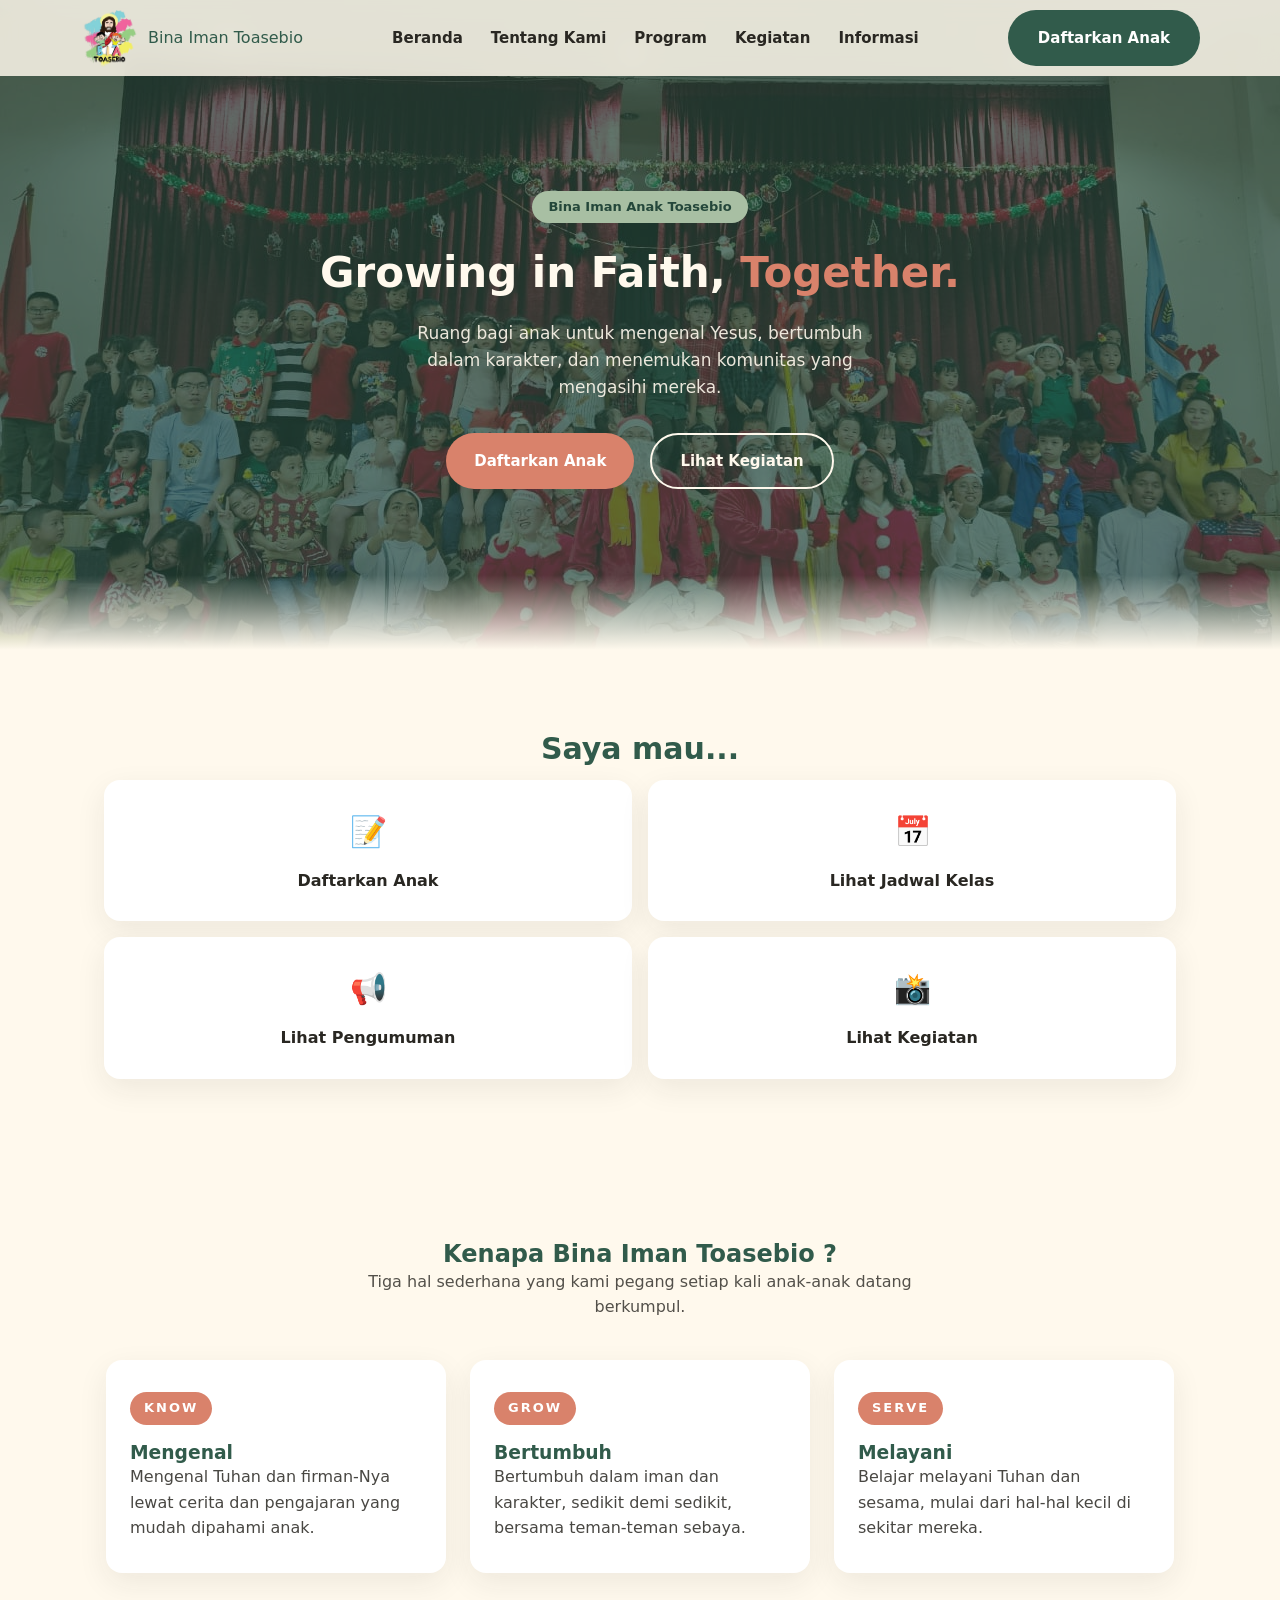
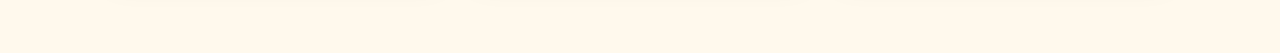
==== commit 36bc682c: "tambahin logo" ====
--- a/index.html
+++ b/index.html
@@ -6,20 +6,34 @@
         <title>Bina Iman Toasebio</title>
         <link rel="stylesheet" href="styles.css">
     </head>
+    <link rel="stylesheet" href="styles.css">
 
     <body>
         <header class="navbar" id="navbar">
-            <div class="c-navbar">
-                <nav class="navbar-menu" id="navbar-menu">
-                    <a href="#beranda">Beranda</a>
-                    <a href="#tentang"> Tentang Kami</a>
-                    <a href="#program">Program</a>
-                    <a href="#kegiatan">Kegiatan</a>
-                    <a href="#informasi">informasi</a>
-                </nav>
-                <a href="#daftar" class="btn btn-primary navbar-cta">Daftarkan Anak</a>
+    <div class="c-navbar">
+
+        <a href="#beranda" class="navbar-logo">
+            <img src="assets/logo-bia.png" alt="Logo Bina Iman Toasebio">
+
+            <div>
+                <span><bold>Bina Iman Toasebio</bold></span>
             </div>
-        </header>
+        </a>
+
+        <nav class="navbar-menu" id="navbar-menu">
+            <a href="#beranda">Beranda</a>
+            <a href="#tentang">Tentang Kami</a>
+            <a href="#program">Program</a>
+            <a href="#kegiatan">Kegiatan</a>
+            <a href="#informasi">Informasi</a>
+        </nav>
+
+        <a href="#daftar" class="btn btn-primary navbar-cta">
+            Daftarkan Anak
+        </a>
+
+    </div>
+</header>
 
         <main>
             <section class="hero" id="beranda">
--- a/styles.css
+++ b/styles.css
@@ -109,11 +109,30 @@
 .c-navbar {
     display: flex;
     align-items: center;
-    justify-content: flex-end;
+    justify-content: space-between;
     gap: 28px;
     height: 76px;
     max-width: var(--container-width);
     margin: 0 auto;
+}
+
+.navbar-logo {
+    display: flex;
+    align-items: center;
+    gap: 10px;
+    font-family: var(--font-heading);
+    color: var(--color-forest);
+    white-space: nowrap;
+}
+
+.navbar-logo img {
+    height: 58px;
+    width: auto;
+}
+
+.navbar-logo span {
+    font-size: 16px;
+    font-weight: 400;
 }
 
 .navbar-menu {
@@ -150,6 +169,16 @@
     opacity: 0.72;
 }
 
+.hero::after {
+    content: "";
+    position: absolute;
+    left: 0;
+    right: 0;
+    bottom: 0;
+    height: 75px;
+    background: linear-gradient(to bottom, transparent, var(--color-cream));
+    pointer-events: none;
+}
 .hero-text {
     position: relative;
     z-index: 1;
--- a/styles.css
+++ b/styles.css
@@ -109,11 +109,30 @@
 .c-navbar {
     display: flex;
     align-items: center;
-    justify-content: flex-end;
+    justify-content: space-between;
     gap: 28px;
     height: 76px;
     max-width: var(--container-width);
     margin: 0 auto;
+}
+
+.navbar-logo {
+    display: flex;
+    align-items: center;
+    gap: 10px;
+    font-family: var(--font-heading);
+    color: var(--color-forest);
+    white-space: nowrap;
+}
+
+.navbar-logo img {
+    height: 58px;
+    width: auto;
+}
+
+.navbar-logo span {
+    font-size: 16px;
+    font-weight: 400;
 }
 
 .navbar-menu {
@@ -150,6 +169,16 @@
     opacity: 0.72;
 }
 
+.hero::after {
+    content: "";
+    position: absolute;
+    left: 0;
+    right: 0;
+    bottom: 0;
+    height: 75px;
+    background: linear-gradient(to bottom, transparent, var(--color-cream));
+    pointer-events: none;
+}
 .hero-text {
     position: relative;
     z-index: 1;
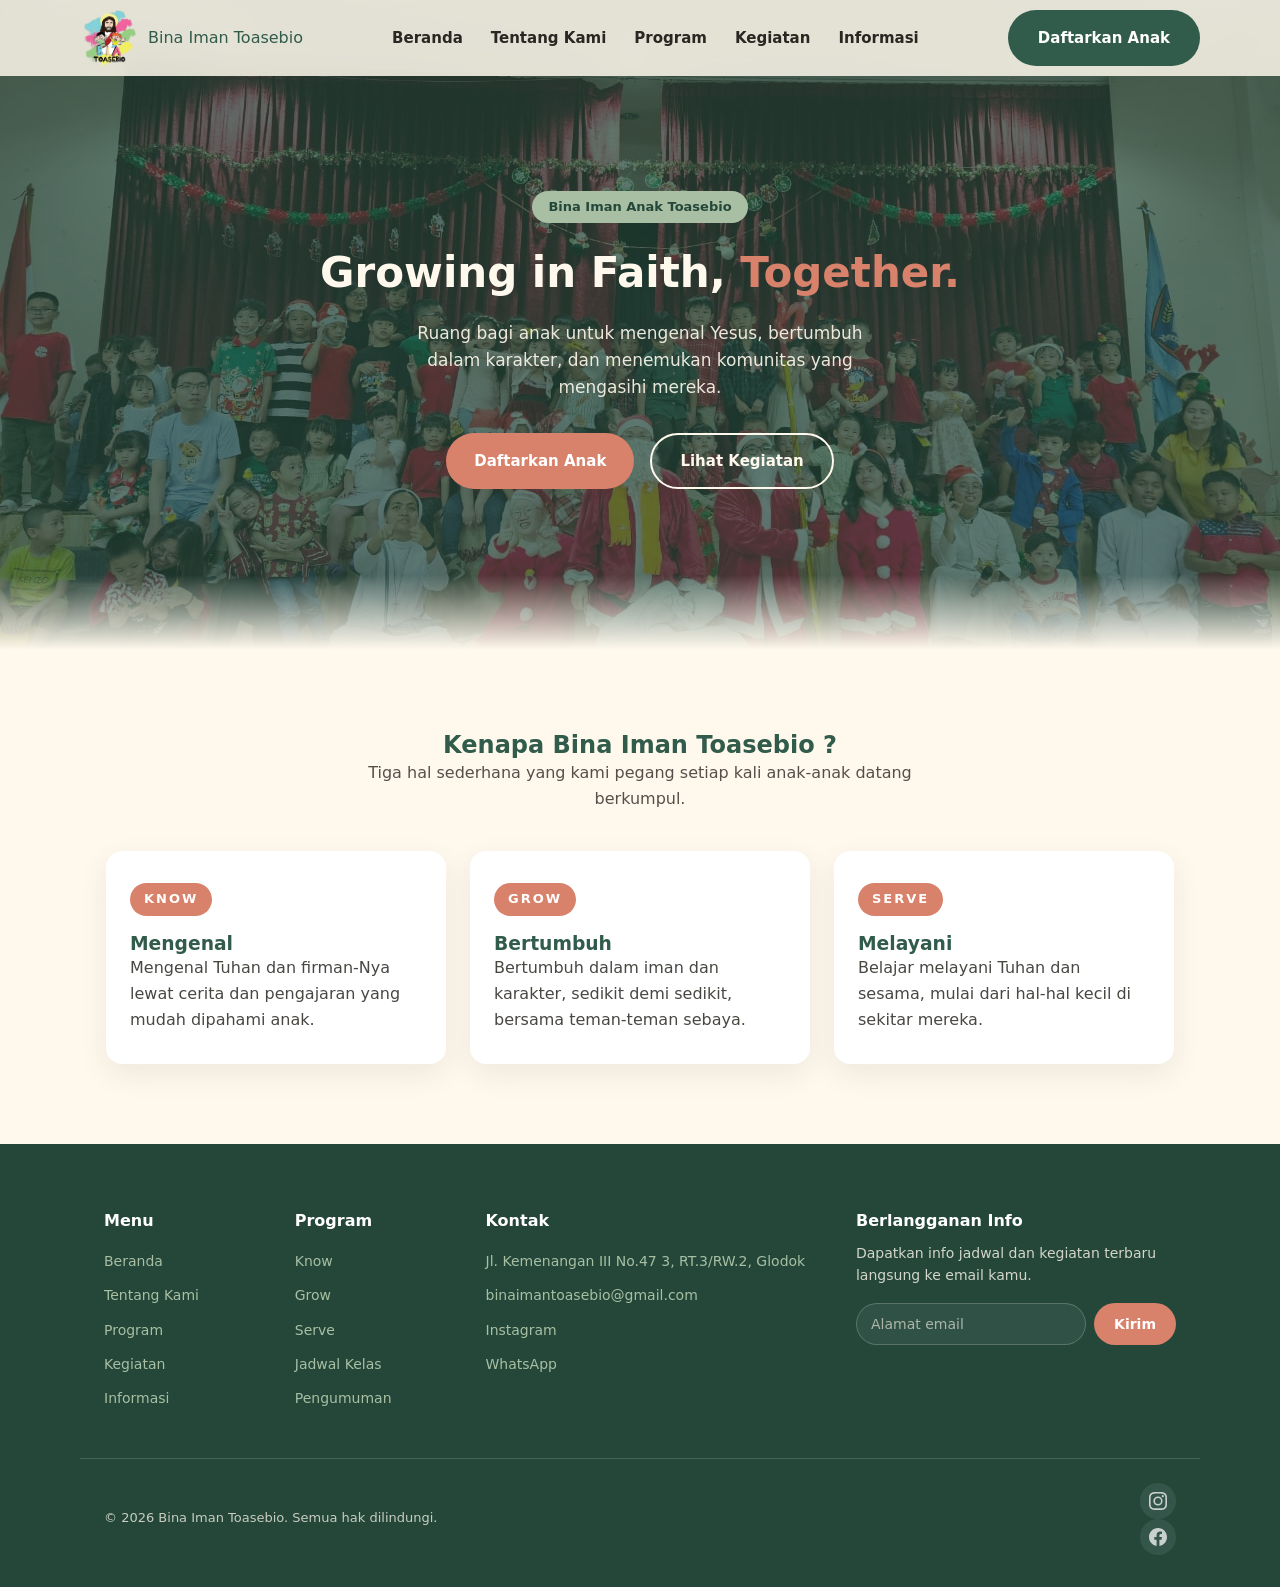
==== commit c1c164af: "buat footer" ====
--- a/index.html
+++ b/index.html
@@ -6,34 +6,39 @@
         <title>Bina Iman Toasebio</title>
         <link rel="stylesheet" href="styles.css">
     </head>
-    <link rel="stylesheet" href="styles.css">
 
     <body>
+        <svg xmlns="http://www.w3.org/2000/svg" style="display: none;">
+            <symbol id="instagram" viewBox="0 0 16 16">
+                <path d="M8 0C5.829 0 5.556.01 4.703.048 3.85.088 3.269.222 2.76.42a3.917 3.917 0 0 0-1.417.923A3.927 3.927 0 0 0 .42 2.76C.222 3.268.087 3.85.048 4.7.01 5.555 0 5.827 0 8.001c0 2.172.01 2.444.048 3.297.04.852.174 1.433.372 1.942.205.526.478.972.923 1.417.444.445.89.719 1.416.923.51.198 1.09.333 1.942.372C5.555 15.99 5.827 16 8 16s2.444-.01 3.298-.048c.851-.04 1.434-.174 1.943-.372a3.916 3.916 0 0 0 1.416-.923c.445-.445.718-.891.923-1.417.198-.509.333-1.09.372-1.942C15.99 10.445 16 10.173 16 8s-.01-2.445-.048-3.299c-.04-.851-.174-1.433-.372-1.941a3.926 3.926 0 0 0-.923-1.417A3.911 3.911 0 0 0 13.24.42c-.51-.198-1.092-.333-1.943-.372C10.443.01 10.172 0 7.998 0zm-.717 1.442h.718c2.136 0 2.389.007 3.232.046.78.035 1.204.166 1.486.275.373.145.64.319.92.599.28.28.453.546.598.92.11.281.24.705.275 1.485.039.843.047 1.096.047 3.231s-.008 2.389-.047 3.232c-.035.78-.166 1.203-.275 1.485a2.47 2.47 0 0 1-.599.919c-.28.28-.546.453-.92.598-.28.11-.704.24-1.485.276-.843.038-1.096.047-3.232.047s-2.39-.009-3.233-.047c-.78-.036-1.203-.166-1.485-.276a2.478 2.478 0 0 1-.92-.598 2.48 2.48 0 0 1-.6-.92c-.109-.281-.24-.705-.275-1.485-.038-.843-.046-1.096-.046-3.233 0-2.136.008-2.388.046-3.231.036-.78.166-1.204.276-1.486.145-.373.319-.64.599-.92.28-.28.546-.453.92-.598.282-.11.705-.24 1.485-.276.738-.033 1.024-.043 2.515-.045v.002zm4.988 1.328a.96.96 0 1 0 0 1.92.96.96 0 0 0 0-1.92zm-4.27 1.122a4.109 4.109 0 1 0 0 8.217 4.109 4.109 0 0 0 0-8.217zm0 1.441a2.667 2.667 0 1 1 0 5.334 2.667 2.667 0 0 1 0-5.334z"/>
+            </symbol>
+            <symbol id="facebook" viewBox="0 0 16 16">
+                <path d="M16 8.049c0-4.446-3.582-8.05-8-8.05C3.58 0-.002 3.603-.002 8.05c0 4.017 2.926 7.347 6.75 7.951v-5.625h-2.03V8.05H6.75V6.275c0-2.017 1.195-3.131 3.022-3.131.876 0 1.791.157 1.791.157v1.98h-1.009c-.993 0-1.303.621-1.303 1.258v1.51h2.218l-.354 2.326H9.25V16c3.824-.604 6.75-3.934 6.75-7.951z"/>
+            </symbol>
+        </svg>
+
         <header class="navbar" id="navbar">
-    <div class="c-navbar">
+            <div class="c-navbar">
+                <a href="#beranda" class="navbar-logo">
+                    <img src="assets/logo-bia.png" alt="Logo Bina Iman Toasebio">
+                    <div>
+                        <span><bold>Bina Iman Toasebio</bold></span>
+                    </div>
+                </a>
 
-        <a href="#beranda" class="navbar-logo">
-            <img src="assets/logo-bia.png" alt="Logo Bina Iman Toasebio">
+                <nav class="navbar-menu" id="navbar-menu">
+                    <a href="#beranda">Beranda</a>
+                    <a href="#tentang">Tentang Kami</a>
+                    <a href="#program">Program</a>
+                    <a href="#kegiatan">Kegiatan</a>
+                    <a href="#informasi">Informasi</a>
+                </nav>
 
-            <div>
-                <span><bold>Bina Iman Toasebio</bold></span>
+                <a href="#daftar" class="btn btn-primary navbar-cta">
+                    Daftarkan Anak
+                </a>
             </div>
-        </a>
-
-        <nav class="navbar-menu" id="navbar-menu">
-            <a href="#beranda">Beranda</a>
-            <a href="#tentang">Tentang Kami</a>
-            <a href="#program">Program</a>
-            <a href="#kegiatan">Kegiatan</a>
-            <a href="#informasi">Informasi</a>
-        </nav>
-
-        <a href="#daftar" class="btn btn-primary navbar-cta">
-            Daftarkan Anak
-        </a>
-
-    </div>
-</header>
+        </header>
 
         <main>
             <section class="hero" id="beranda">
@@ -53,30 +58,6 @@
                     <div class="hero-buttons">
                         <a href="#daftar">Daftarkan Anak</a>
                         <a href="#kegiatan">Lihat Kegiatan</a>
-                    </div>
-                </div>
-            </section>
-
-            <section class="pilihan-saya-mau">
-                <div class="container">
-                    <h2 class="section-title center">Saya mau...</h2>
-                    <div class="quick-grid">
-                        <a href="#daftar" class="quick-card">
-                            <span class="quick-icon">📝</span>
-                            <span>Daftarkan Anak</span>
-                        </a>
-                        <a href="#jadwal" class="quick-card">
-                            <span class="quick-icon">📅</span>
-                            <span>Lihat Jadwal Kelas</span>
-                        </a>
-                        <a href="#pengumuman" class="quick-card">
-                            <span class="quick-icon">📢</span>
-                            <span>Lihat Pengumuman</span>
-                        </a>
-                        <a href="#galeri" class="quick-card">
-                            <span class="quick-icon">📸</span>
-                            <span>Lihat Kegiatan</span>
-                        </a>
                     </div>
                 </div>
             </section>
@@ -123,8 +104,65 @@
                     <button class="lightbox-nav lightbox-next" id="lightboxNext">&#10095;</button>
                 </div>
             </div>
+
+            <footer class="footer">
+                <div class="footer-content container">
+                    <div class="footer-col">
+                        <h4>Menu</h4>
+                        <a href="#beranda">Beranda</a>
+                        <a href="#tentang">Tentang Kami</a>
+                        <a href="#program">Program</a>
+                        <a href="#kegiatan">Kegiatan</a>
+                        <a href="#informasi">Informasi</a>
+                    </div>
+
+                    <div class="footer-col">
+                        <h4>Program</h4>
+                        <a href="#tentang">Know</a>
+                        <a href="#tentang">Grow</a>
+                        <a href="#tentang">Serve</a>
+                        <a href="#jadwal">Jadwal Kelas</a>
+                        <a href="#pengumuman">Pengumuman</a>
+                    </div>
+
+                    <div class="footer-col">
+                        <h4>Kontak</h4>
+                        <a href="#">Jl. Kemenangan III No.47 3, RT.3/RW.2, Glodok </a>
+                        <a href="#">binaimantoasebio@gmail.com</a>
+                        <a href="https://www.instagram.com/biatoasebio/" target="_blank">Instagram</a>
+                        <a href="#">WhatsApp</a>
+                    </div>
+
+                    <div class="footer-newsletter">
+                        <h4>Berlangganan Info</h4>
+                        <p>Dapatkan info jadwal dan kegiatan terbaru langsung ke email kamu.</p>
+                        <form class="footer-form">
+                            <input type="email" placeholder="Alamat email" required>
+                            <button type="submit">Kirim</button>
+                        </form>
+                    </div>
+                </div>
+
+                <div class="footer-divider container"></div>
+
+                <div class="footer-bottom container">
+                    <p>&copy; 2026 Bina Iman Toasebio. Semua hak dilindungi.</p>
+                    <div class="footer-social">
+                        <a href="https://www.instagram.com/biatoasebio/" target="_blank" aria-label="Instagram">
+                            <svg width="18" height="18" fill="currentColor" aria-hidden="true">
+                                <use xlink:href="#instagram"></use>
+                            </svg>
+                        </a>
+                        <a href="https://web.facebook.com/smdftoasebio/" target="_blank" aria-label="Facebook">
+                            <svg width="18" height="18" fill="currentColor" aria-hidden="true">
+                                <use xlink:href="#facebook"></use>
+                            </svg>
+                        </a>
+                    </div>
+                </div>
+            </footer>
         </main>
 
         <script src="script.js"></script>
     </body>
-</html>
+</html>
--- a/styles.css
+++ b/styles.css
@@ -455,3 +455,132 @@
         right: 4px;
     }
 }
+
+.footer {
+    background-color: var(--color-forest-dark);
+    color: var(--color-cream);
+    padding: 64px 24px 32px;
+}
+
+.footer-content {
+    display: flex;
+    flex-wrap: wrap;
+    gap: 40px;
+    justify-content: space-between;
+}
+
+.footer-col {
+    display: flex;
+    flex-direction: column;
+    gap: 12px;
+    min-width: 140px;
+}
+
+.footer-col h4 {
+    font-family: var(--font-heading);
+    color: var(--color-white);
+    font-size: 16px;
+    margin-bottom: 4px;
+}
+
+.footer-col a {
+    color: var(--color-sage);
+    font-size: 14px;
+    transition: color 200ms ease;
+}
+
+.footer-col a:hover {
+    color: var(--color-coral);
+}
+
+.footer-newsletter {
+    max-width: 320px;
+}
+
+.footer-newsletter h4 {
+    font-family: var(--font-heading);
+    color: var(--color-white);
+    font-size: 16px;
+    margin-bottom: 8px;
+}
+
+.footer-newsletter p {
+    font-size: 14px;
+    opacity: 0.8;
+    margin-bottom: 16px;
+}
+
+.footer-form {
+    display: flex;
+    gap: 8px;
+}
+
+.footer-form input {
+    flex: 1;
+    padding: 12px 14px;
+    border-radius: 999px;
+    border: 1px solid rgba(255, 255, 255, 0.2);
+    background-color: rgba(255, 255, 255, 0.06);
+    color: var(--color-white);
+    font-family: var(--font-body);
+    font-size: 14px;
+}
+
+.footer-form input::placeholder {
+    color: rgba(255, 249, 237, 0.6);
+}
+
+.footer-form button {
+    padding: 12px 20px;
+    border-radius: 999px;
+    border: none;
+    background-color: var(--color-coral);
+    color: var(--color-white);
+    font-family: var(--font-heading);
+    font-weight: 600;
+    font-size: 14px;
+    cursor: pointer;
+    transition: background-color 200ms ease;
+    white-space: nowrap;
+}
+
+.footer-form button:hover {
+    background-color: #c56d55;
+}
+
+.footer-divider {
+    height: 1px;
+    background-color: rgba(255, 255, 255, 0.15);
+    margin: 48px auto 24px;
+}
+
+.footer-bottom {
+    display: flex;
+    flex-wrap: wrap;
+    align-items: center;
+    justify-content: space-between;
+    gap: 16px;
+    font-size: 13px;
+    opacity: 0.75;
+}
+
+.footer-social a {
+    width: 36px;
+    height: 36px;
+    border-radius: 50%;
+    background-color: rgba(255, 255, 255, 0.1);
+    display: flex;
+    align-items: center;
+    justify-content: center;
+    color: var(--color-white);
+    transition: background-color 200ms ease, transform 200ms ease;
+}
+
+@media (max-width: 640px) {
+    .footer-content {
+        flex-direction: column;
+    }
+    .footer-form {
+        flex-direction: column;
+    }
+}
